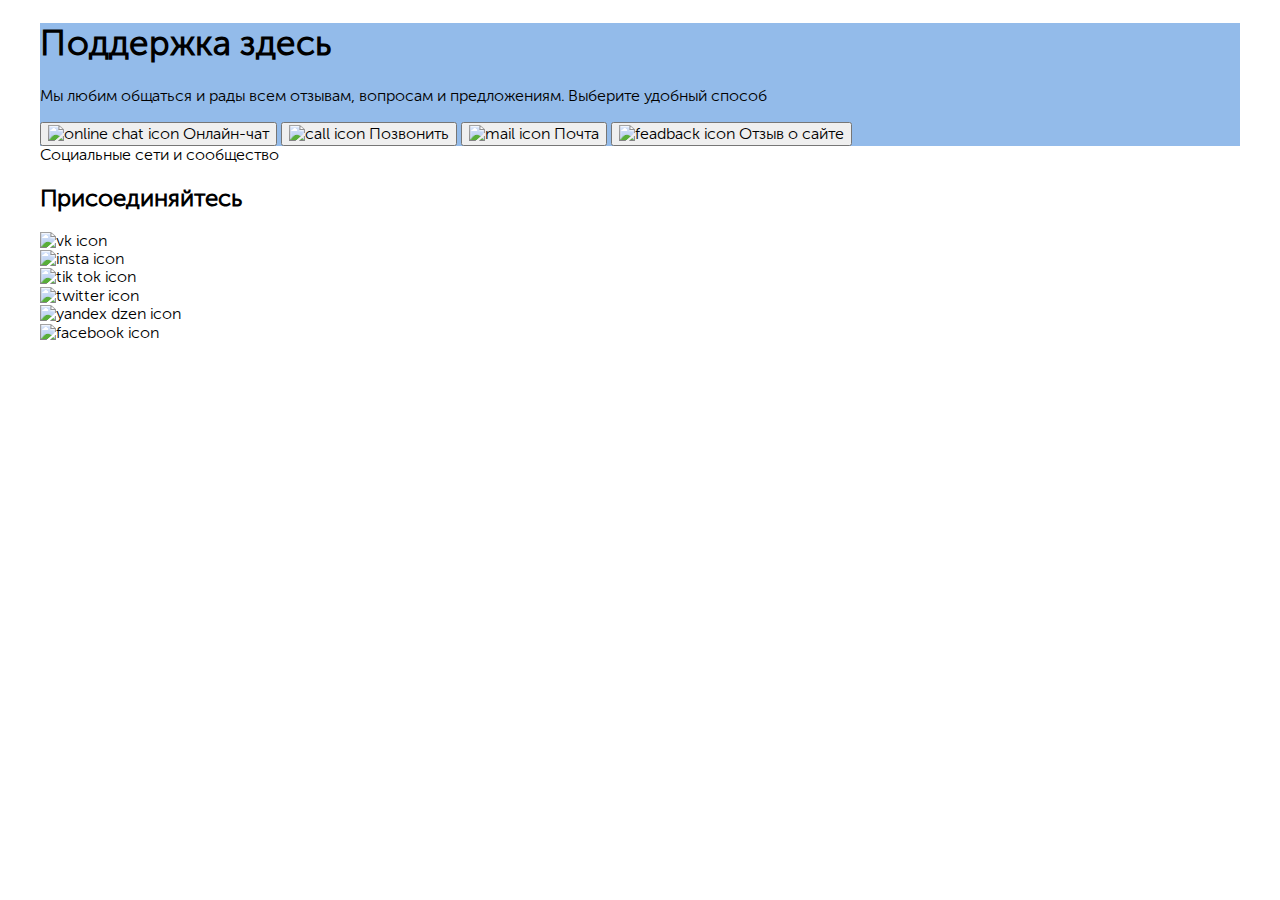
==== index.html @ 2761d92e "Create: added html and open fonts" ====
<!DOCTYPE html>
<html lang="en">
  <head>
    <meta charset="UTF-8" />
    <meta http-equiv="X-UA-Compatible" content="IE=edge" />
    <meta name="viewport" content="width=device-width, initial-scale=1.0" />
    <link rel="stylesheet" href="css/normalize.css" />
    <link rel="stylesheet" href="css/style.css" />
    <title>Test job</title>
  </head>
  <body>
    <main class="support">
      <div class="container">
        <article class="support-banner">
          <h1 class="support-banner__title">Поддержка здесь</h1>
          <p class="support-banner__info">
            Мы любим общаться и рады всем отзывам, вопросам и предложениям.
            Выберите удобный способ
          </p>
          <button class="support-banner__button">
            <img src="" alt="online chat icon" />
            <span class="support-banner__button__text">Онлайн-чат</span>
          </button>
          <button class="support-banner__button">
            <img src="" alt="call icon" />
            <span class="support-banner__button__text">Позвонить</span>
          </button>
          <button class="support-banner__button">
            <img src="" alt="mail icon" />
            <span class="support-banner__button__text">Почта</span>
          </button>
          <button class="support-banner__button">
            <img src="" alt="feadback icon" />
            <span class="support-banner__button__text">Отзыв о сайте</span>
          </button>
        </article>
        <!-- /.support-banner -->
        <article class="support-social">
          <div class="conteiner">
            <div class="support-social__wrapper">
              <span class="support-social__net"
                >Социальные сети и сообщество</span
              >
              <h2 class="support-social__join">Присоединяйтесь</h2>
              <div class="support-social__icon">
                <img src="" alt="vk icon" />
              </div>
              <div class="support-social__icon">
                <img src="" alt="insta icon" />
              </div>
              <div class="support-social__icon">
                <img src="" alt="tik tok icon" />
              </div>
              <div class="support-social__icon">
                <img src="" alt="twitter icon" />
              </div>
              <div class="support-social__icon">
                <img src="" alt="yandex dzen icon" />
              </div>
              <div class="support-social__icon">
                <img src="" alt="facebook icon" />
              </div>
            </div>
          </div>
          <!-- /.conteiner -->
        </article>
        <!-- /.support-social -->
      </div>
      <!-- /.container -->
    </main>
    <!-- /.support -->
  </body>
</html>
---- css/style.css ----
* {
  box-sizing: border-box;
}

body {
  background-color: #ffffff;
  font-family: 'Museo Sans Cyrl', sans-serif;
}

a, button {
  cursor: pointer;
}

.container {
  width: calc( 100% - 80px);
  margin: auto;
}

@font-face {
  font-family: 'Museo Sans Cyrl';
  src: url("../fonts/MuseoSansCyrl-300.eot");
  src: url("../fonts/MuseoSansCyrl-300.woff2") format("woff2"), url("../fonts/MuseoSansCyrl-300.woff") format("woff");
  font-weight: 300;
  font-style: normal;
}

.support-banner {
  background-color: #93BBEA;
}

.support-banner__title {
  font-style: normal;
  font-weight: 600;
  font-size: 35px;
}
/*# sourceMappingURL=style.css.map */
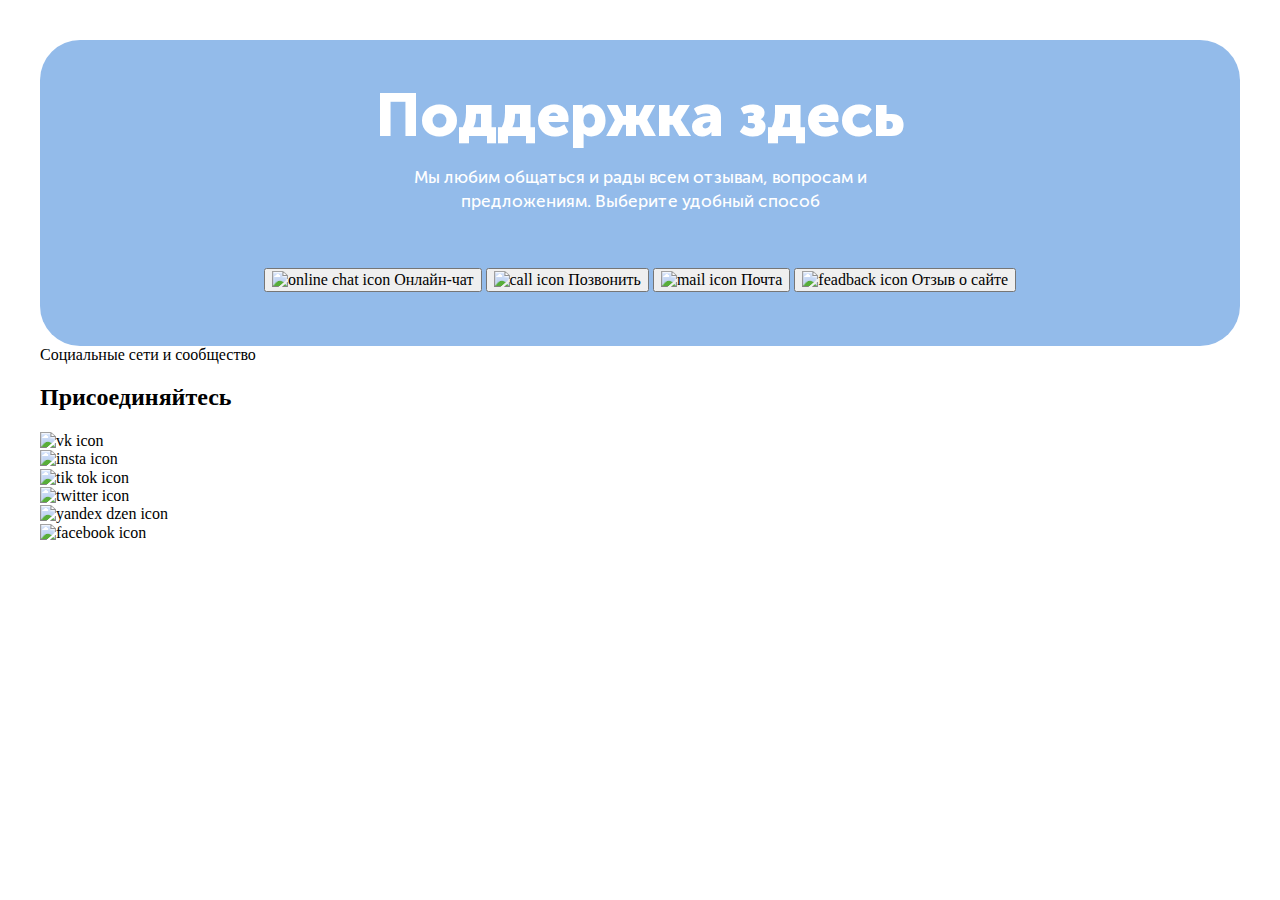
==== commit b040c45a: "Fix: check fonts" ====
--- a/index.html
+++ b/index.html
@@ -17,22 +17,24 @@
             Мы любим общаться и рады всем отзывам, вопросам и предложениям.
             Выберите удобный способ
           </p>
-          <button class="support-banner__button">
-            <img src="" alt="online chat icon" />
-            <span class="support-banner__button__text">Онлайн-чат</span>
-          </button>
-          <button class="support-banner__button">
-            <img src="" alt="call icon" />
-            <span class="support-banner__button__text">Позвонить</span>
-          </button>
-          <button class="support-banner__button">
-            <img src="" alt="mail icon" />
-            <span class="support-banner__button__text">Почта</span>
-          </button>
-          <button class="support-banner__button">
-            <img src="" alt="feadback icon" />
-            <span class="support-banner__button__text">Отзыв о сайте</span>
-          </button>
+          <div class="support-banner__wrapper">
+            <button class="support-banner__button">
+              <img src="" alt="online chat icon" />
+              <span class="support-banner__button__text">Онлайн-чат</span>
+            </button>
+            <button class="support-banner__button">
+              <img src="" alt="call icon" />
+              <span class="support-banner__button__text">Позвонить</span>
+            </button>
+            <button class="support-banner__button">
+              <img src="" alt="mail icon" />
+              <span class="support-banner__button__text">Почта</span>
+            </button>
+            <button class="support-banner__button">
+              <img src="" alt="feadback icon" />
+              <span class="support-banner__button__text">Отзыв о сайте</span>
+            </button>
+          </div>
         </article>
         <!-- /.support-banner -->
         <article class="support-social">
--- a/css/style.css
+++ b/css/style.css
@@ -4,7 +4,6 @@
 
 body {
   background-color: #ffffff;
-  font-family: 'Museo Sans Cyrl', sans-serif;
 }
 
 a, button {
@@ -13,24 +12,63 @@
 
 .container {
   width: calc( 100% - 80px);
-  margin: auto;
+  margin: 40px auto 0;
 }
 
 @font-face {
-  font-family: 'Museo Sans Cyrl';
-  src: url("../fonts/MuseoSansCyrl-300.eot");
-  src: url("../fonts/MuseoSansCyrl-300.woff2") format("woff2"), url("../fonts/MuseoSansCyrl-300.woff") format("woff");
-  font-weight: 300;
+  font-family: 'Museo Sans Cyrl 500';
+  src: url("../fonts/MuseoSansCyrl-500.eot");
+  src: url("../fonts/MuseoSansCyrl-500.woff2") format("woff2"), url("../fonts/MuseoSansCyrl-500.woff") format("woff");
+  font-weight: 500;
+  font-style: normal;
+}
+
+@font-face {
+  font-family: 'Museo Sans Cyrl 700';
+  src: url("../fonts/MuseoSansCyrl-700.eot");
+  src: url("../fonts/MuseoSansCyrl-700.woff2") format("woff2"), url("../fonts/MuseoSansCyrl-700.woff") format("woff");
+  font-weight: 700;
+  font-style: normal;
+}
+
+@font-face {
+  font-family: 'Museo Sans Cyrl 900';
+  src: url("../fonts/MuseoSansCyrl-900.eot");
+  src: url("../fonts/MuseoSansCyrl-900.woff2") format("woff2"), url("../fonts/MuseoSansCyrl-900.woff") format("woff");
+  font-weight: 900;
   font-style: normal;
 }
 
 .support-banner {
+  display: flex;
+  flex-direction: column;
+  justify-content: space-between;
+  align-items: center;
+  padding-top: 40px;
+  padding-bottom: 54px;
+  min-height: 306px;
+  border-radius: 40px;
   background-color: #93BBEA;
+  color: #FFFFFF;
 }
 
 .support-banner__title {
+  margin: 0;
+  font-family: 'Museo Sans Cyrl 900', sans-serif;
+  font-weight: 700;
+  font-size: 60px;
+  line-height: 120%;
+}
+
+.support-banner__info {
+  max-width: 535px;
+  text-align: center;
+  margin: 0;
+  margin-bottom: 40px;
+  font-family: 'Museo Sans Cyrl 500', sans-serif;
   font-style: normal;
-  font-weight: 600;
-  font-size: 35px;
+  font-weight: 400;
+  font-size: 17px;
+  line-height: 140%;
 }
 /*# sourceMappingURL=style.css.map */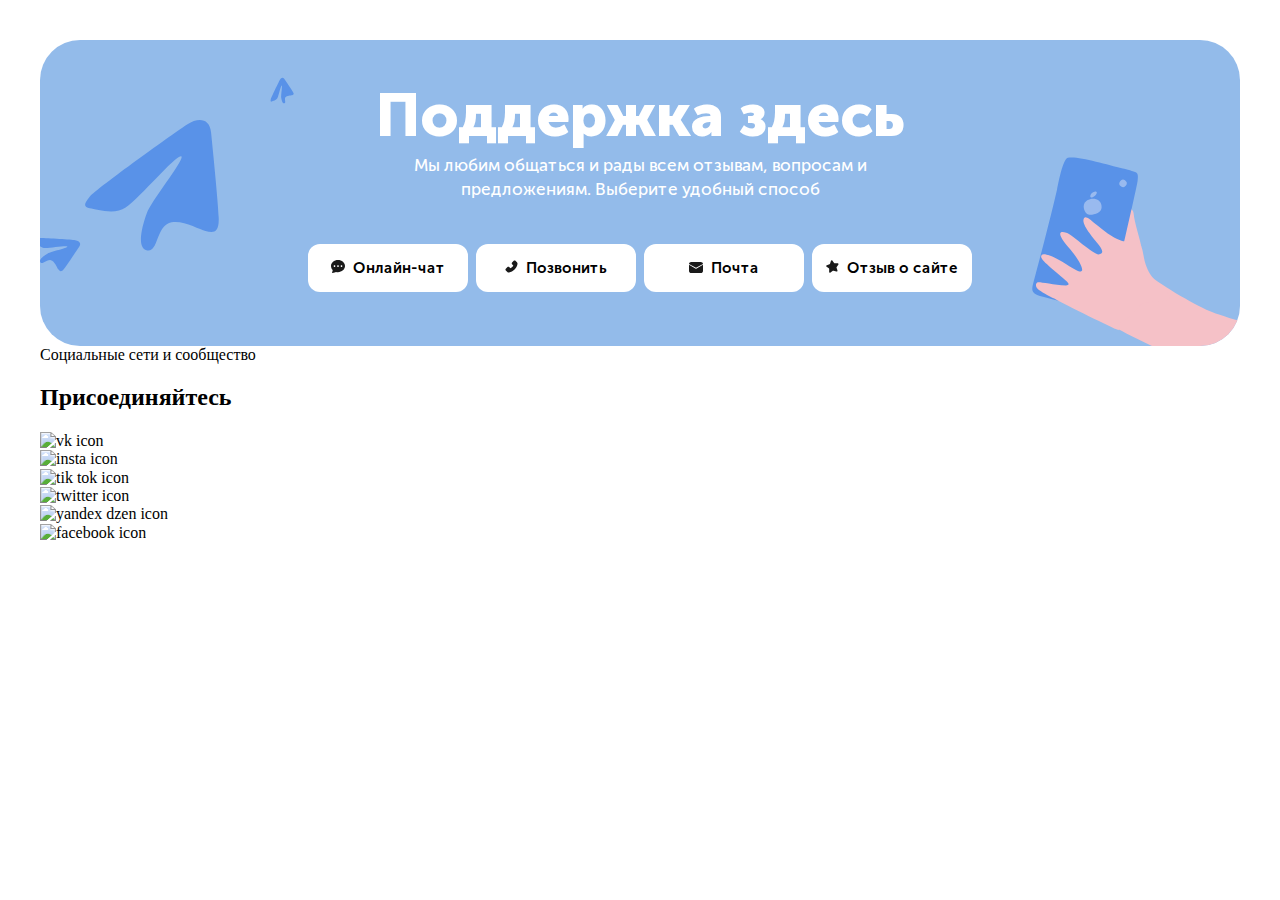
==== commit 9211a11e: "Create: added styles for banner" ====
--- a/index.html
+++ b/index.html
@@ -19,21 +19,72 @@
           </p>
           <div class="support-banner__wrapper">
             <button class="support-banner__button">
-              <img src="" alt="online chat icon" />
-              <span class="support-banner__button__text">Онлайн-чат</span>
+              <img
+                class="support-banner__button_img"
+                src="images/online-chat-icon.svg"
+                alt="online chat icon"
+              />
+              <span>Онлайн-чат</span>
             </button>
             <button class="support-banner__button">
-              <img src="" alt="call icon" />
-              <span class="support-banner__button__text">Позвонить</span>
+              <img
+                class="support-banner__button_img"
+                src="images/call-icon.svg"
+                alt="call icon"
+              />
+              <span>Позвонить</span>
             </button>
             <button class="support-banner__button">
-              <img src="" alt="mail icon" />
-              <span class="support-banner__button__text">Почта</span>
+              <img
+                class="support-banner__button_img"
+                src="images/mail-icon.svg"
+                alt="mail icon"
+              />
+              <span>Почта</span>
             </button>
             <button class="support-banner__button">
-              <img src="" alt="feadback icon" />
-              <span class="support-banner__button__text">Отзыв о сайте</span>
+              <img
+                class="support-banner__button_img"
+                src="images/feedback-icon.svg"
+                alt="feedback icon"
+              />
+              <span>Отзыв о сайте</span>
             </button>
+            <img
+              src="images/mail-left.svg"
+              alt="mail left"
+              class="support-banner__design support-banner_mailleft"
+            />
+            <img
+              src="images/mail-middle.svg"
+              alt="mail middle"
+              class="support-banner__design support-banner_mailmiddle"
+            />
+            <img
+              src="images/mail-right.svg"
+              alt="mail right"
+              class="support-banner__design support-banner_mailright"
+            />
+            <img
+              class="support-banner__design support-banner_phone"
+              src="images/phone.svg"
+              alt="design phone"
+            />
+            <img
+              class="support-banner__design support-banner_finger"
+              src="images/finger.svg"
+              alt="design finger"
+            />
+            <img
+              class="support-banner__design support-banner_palm"
+              src="images/palm.svg"
+              alt="design palm"
+            />
+            <img
+              class="support-banner__design support-banner_hand"
+              src="images/hand.svg"
+              alt="design hand"
+            />
           </div>
         </article>
         <!-- /.support-banner -->
--- a/css/style.css
+++ b/css/style.css
@@ -8,6 +8,8 @@
 
 a, button {
   cursor: pointer;
+  outline: none;
+  border: none;
 }
 
 .container {
@@ -40,6 +42,7 @@
 }
 
 .support-banner {
+  position: relative;
   display: flex;
   flex-direction: column;
   justify-content: space-between;
@@ -48,6 +51,7 @@
   padding-bottom: 54px;
   min-height: 306px;
   border-radius: 40px;
+  overflow: hidden;
   background-color: #93BBEA;
   color: #FFFFFF;
 }
@@ -71,4 +75,70 @@
   font-size: 17px;
   line-height: 140%;
 }
+
+.support-banner__wrapper {
+  display: flex;
+  justify-content: space-between;
+  width: 664px;
+}
+
+.support-banner__button {
+  background-color: #FFFFFF;
+  border-radius: 12px;
+  padding-top: 15px;
+  padding-bottom: 15px;
+  width: 160px;
+  font-family: 'Museo Sans Cyrl 700', sans-serif;
+  font-weight: 600;
+  font-size: 15px;
+  line-height: 120%;
+}
+
+.support-banner__button_img {
+  margin-right: 4px;
+  max-width: 14px;
+  max-height: 13px;
+}
+
+.support-banner__design {
+  position: absolute;
+}
+
+.support-banner_mailleft {
+  left: -1px;
+  bottom: 74px;
+}
+
+.support-banner_mailmiddle {
+  left: 45px;
+  bottom: 95px;
+}
+
+.support-banner_mailright {
+  top: 37px;
+  left: 230px;
+}
+
+.support-banner_phone {
+  right: 52px;
+  bottom: 8px;
+  z-index: 2;
+}
+
+.support-banner_finger {
+  right: 98px;
+  bottom: 98px;
+  z-index: 1;
+}
+
+.support-banner_palm {
+  right: 70px;
+  bottom: 15px;
+  z-index: 3;
+}
+
+.support-banner_hand {
+  right: -6px;
+  bottom: 0;
+}
 /*# sourceMappingURL=style.css.map */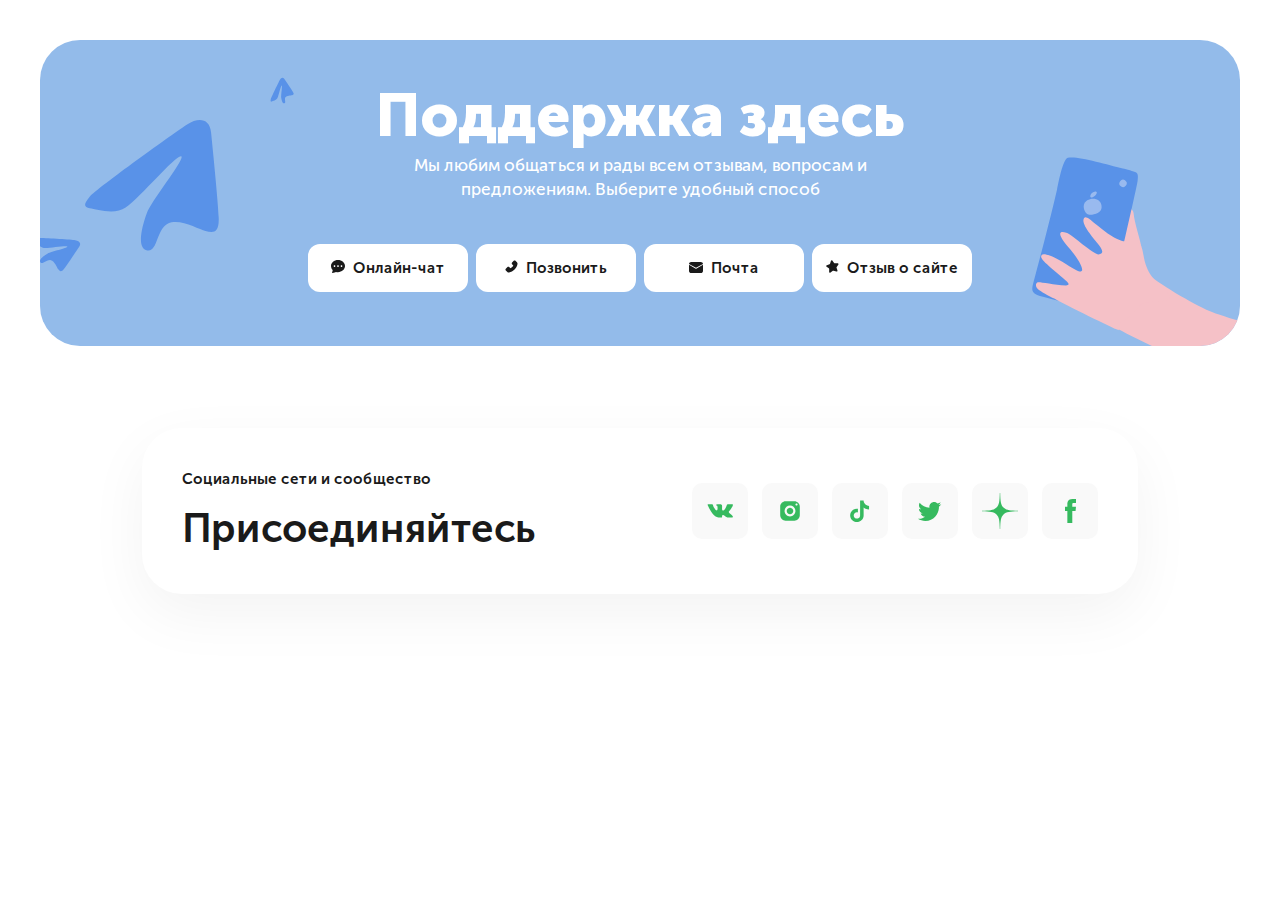
==== commit 2f2f7bc0: "Create: styles for social" ====
--- a/index.html
+++ b/index.html
@@ -86,40 +86,46 @@
               alt="design hand"
             />
           </div>
+          </div>
+      <!-- /.container -->
         </article>
         <!-- /.support-banner -->
+
         <article class="support-social">
-          <div class="conteiner">
+          <div class="subcontainer">
             <div class="support-social__wrapper">
-              <span class="support-social__net"
+             <div class="support-social__title">
+                <span class="support-social__net"
                 >Социальные сети и сообщество</span
               >
               <h2 class="support-social__join">Присоединяйтесь</h2>
-              <div class="support-social__icon">
-                <img src="" alt="vk icon" />
+             </div>
+             <div class="support-social__icon">
+                <div class="support-social__icon__item">
+                <img src="images/vk-icon.svg" alt="vk icon" />
               </div>
-              <div class="support-social__icon">
-                <img src="" alt="insta icon" />
+              <div class="support-social__icon__item">
+                <img src="images/insta-icon.svg" alt="insta icon" />
               </div>
-              <div class="support-social__icon">
-                <img src="" alt="tik tok icon" />
+              <div class="support-social__icon__item">
+                <img src="images/tiktok-icon.svg" alt="tik tok icon" />
               </div>
-              <div class="support-social__icon">
-                <img src="" alt="twitter icon" />
+              <div class="support-social__icon__item">
+                <img src="images/twitter-icon.svg" alt="twitter icon" />
               </div>
-              <div class="support-social__icon">
-                <img src="" alt="yandex dzen icon" />
+              <div class="support-social__icon__item">
+                <img src="images/dzen-icon.svg" alt="yandex dzen icon" />
               </div>
-              <div class="support-social__icon">
-                <img src="" alt="facebook icon" />
+              <div class="support-social__icon__item">
+                <img src="images/facebook-icon.svg" alt="facebook icon" />
               </div>
+             </div>
             </div>
           </div>
-          <!-- /.conteiner -->
+          <!-- /.subconteiner -->
         </article>
         <!-- /.support-social -->
-      </div>
-      <!-- /.container -->
+      
     </main>
     <!-- /.support -->
   </body>
--- a/css/style.css
+++ b/css/style.css
@@ -4,6 +4,7 @@
 
 body {
   background-color: #ffffff;
+  color: #1A1A1A;
 }
 
 a, button {
@@ -15,6 +16,11 @@
 .container {
   width: calc( 100% - 80px);
   margin: 40px auto 0;
+}
+
+.subcontainer {
+  width: calc( 100% - 284px);
+  margin: auto;
 }
 
 @font-face {
@@ -92,6 +98,7 @@
   font-weight: 600;
   font-size: 15px;
   line-height: 120%;
+  color: #1A1A1A;
 }
 
 .support-banner__button_img {
@@ -141,4 +148,48 @@
   right: -6px;
   bottom: 0;
 }
+
+.support-social__wrapper {
+  display: flex;
+  justify-content: space-between;
+  align-items: center;
+  padding: 42px 40px;
+  min-height: 166px;
+  box-shadow: 0px 20px 60px rgba(26, 26, 26, 0.05);
+  border-radius: 40px;
+  margin-top: 82px;
+}
+
+.support-social__net {
+  font-family: 'Museo Sans Cyrl 700', sans-serif;
+  font-weight: 600;
+  font-size: 15px;
+  line-height: 120%;
+}
+
+.support-social__join {
+  margin-top: 16px;
+  margin-bottom: 0;
+  font-family: 'Museo Sans Cyrl 700', sans-serif;
+  font-weight: 600;
+  font-size: 40px;
+  line-height: 120%;
+}
+
+.support-social__icon {
+  display: flex;
+  justify-content: space-between;
+  align-items: center;
+  width: 406px;
+}
+
+.support-social__icon__item {
+  display: flex;
+  align-items: center;
+  justify-content: center;
+  width: 56px;
+  height: 56px;
+  background-color: #F9F9F9;
+  border-radius: 10px;
+}
 /*# sourceMappingURL=style.css.map */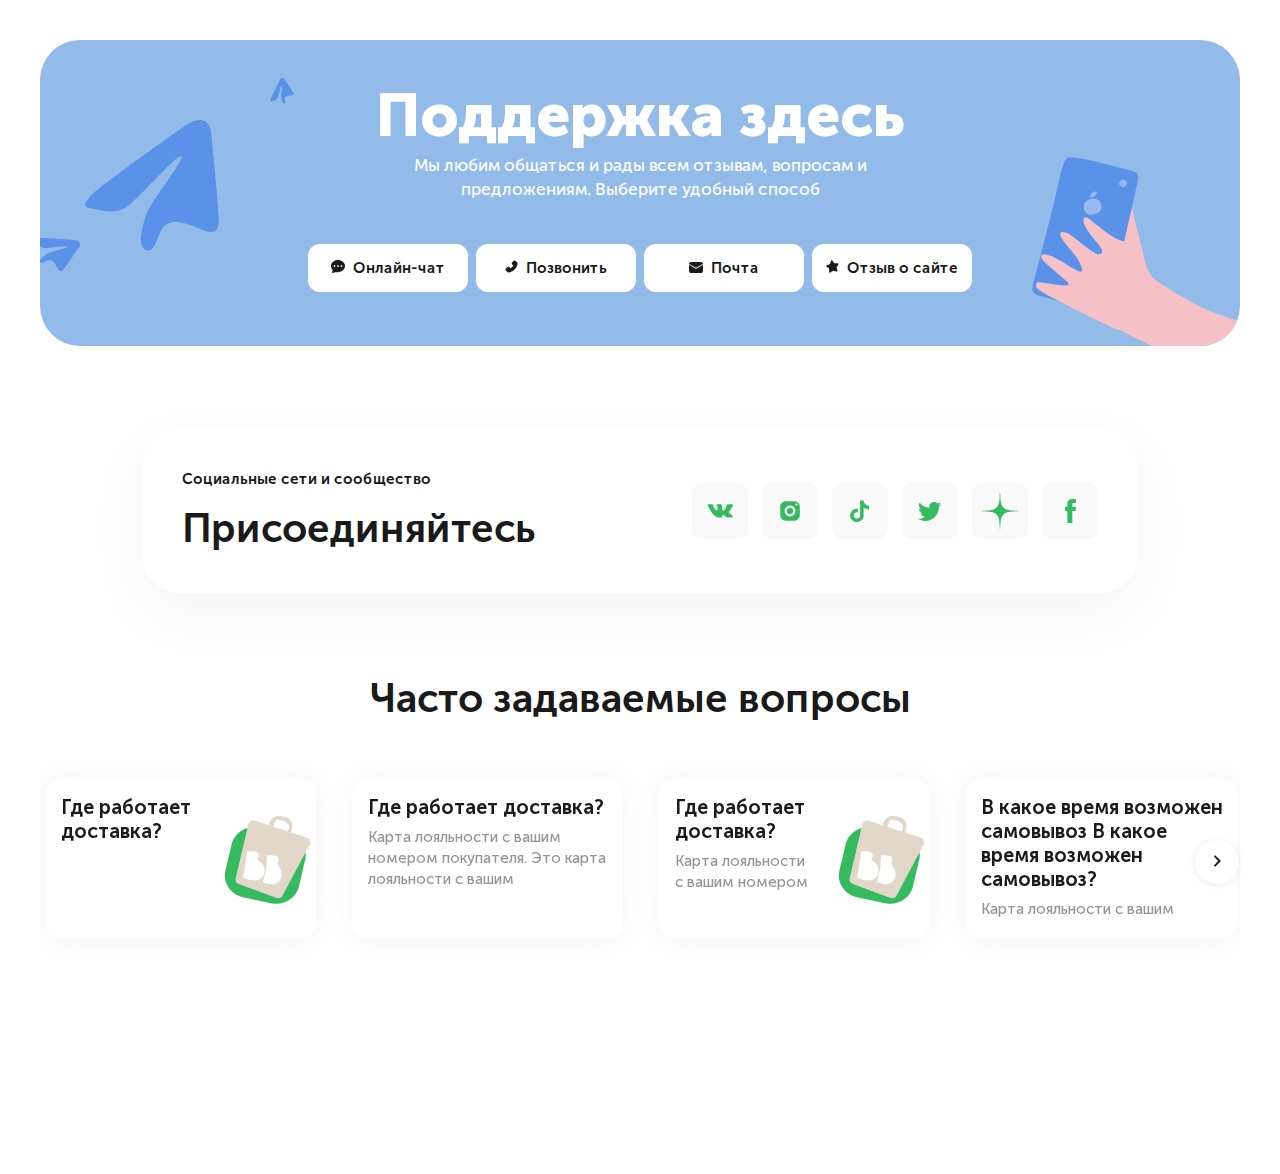
==== commit 1cf65e94: "Create: slider for question" ====
--- a/index.html
+++ b/index.html
@@ -5,7 +5,12 @@
     <meta http-equiv="X-UA-Compatible" content="IE=edge" />
     <meta name="viewport" content="width=device-width, initial-scale=1.0" />
     <link rel="stylesheet" href="css/normalize.css" />
+    <link rel="stylesheet" href="css/owl.carousel.min.css">
     <link rel="stylesheet" href="css/style.css" />
+    
+    <script src="js/jquery-3.6.0.min.js" defer></script>
+    <script src="js/owl.carousel.min.js" defer></script>
+    <script src="js/main.js" defer></script>
     <title>Test job</title>
   </head>
   <body>
@@ -128,5 +133,51 @@
       
     </main>
     <!-- /.support -->
+    <section class="question">
+      <div class="container">
+        <h2 class="question__title">Часто задаваемые вопросы</h2>
+        <div class="owl-carousel owl-theme question-slider">
+        <div class="carousel-item question-slider__card">
+       
+           <div class="question-slider__card__text">
+          <h3 class="question-slider__card__title">Где работает доставка?</h3>
+           </div>
+          <img src="images/slider-img.jpg" alt="slider icon" class="question-slider__card__img">  
+    
+        </div>
+        <div class="carousel-item question-slider__card">
+       
+         <div class="question-slider__card__text">
+            <h3 class="question-slider__card__title">Где работает доставка?</h3>
+          <p class="question-slider__card__info">Карта лояльности с вашим номером покупателя. Это карта лояльности с вашим </p> 
+        
+         </div>
+        </div>
+        <div class="carousel-item question-slider__card">
+          
+            <div class="question-slider__card__text">
+              <h3 class="question-slider__card__title">Где работает доставка?</h3>
+          <p class="question-slider__card__info">Карта лояльности с вашим номером </p>
+            </div>
+          <img src="images/slider-img.jpg" alt="slider icon" class="question-slider__card__img">  
+         
+        </div>
+        <div class="carousel-item question-slider__card">
+        
+            <div class="question-slider__card__text">
+              <h3 class="question-slider__card__title">В какое время возможен самовывоз В какое <br>  время возможен самовывоз?</h3>
+          <p class="question-slider__card__info">Карта лояльности с вашим </p> 
+            </div>
+      
+        </div>
+
+        
+
+      </div>
+      <div class="question-slider-navigation"></div>
+      </div>
+      <!-- /.container -->
+    </section>
+    <!-- /.question -->
   </body>
 </html>
--- a/css/style.css
+++ b/css/style.css
@@ -14,13 +14,36 @@
 }
 
 .container {
-  width: calc( 100% - 80px);
+  width: calc( 100% - 60px);
   margin: 40px auto 0;
+  padding-left: 10px;
+  padding-right: 10px;
 }
 
 .subcontainer {
   width: calc( 100% - 284px);
   margin: auto;
+}
+
+.owl-item {
+  margin-left: 1px;
+}
+
+.owl-prev {
+  display: none;
+}
+
+.owl-next {
+  position: absolute;
+  bottom: 70px;
+  right: 1px;
+  width: 44px;
+  height: 44px;
+  background: #FFFFFF;
+  box-shadow: 0px 1px 7px rgba(0, 0, 0, 0.09);
+  border-radius: 50%;
+  z-index: 99;
+  cursor: pointer;
 }
 
 @font-face {
@@ -158,6 +181,7 @@
   box-shadow: 0px 20px 60px rgba(26, 26, 26, 0.05);
   border-radius: 40px;
   margin-top: 82px;
+  background-color: #FFFFFF;
 }
 
 .support-social__net {
@@ -181,6 +205,7 @@
   justify-content: space-between;
   align-items: center;
   width: 406px;
+  cursor: pointer;
 }
 
 .support-social__icon__item {
@@ -192,4 +217,66 @@
   background-color: #F9F9F9;
   border-radius: 10px;
 }
+
+.question {
+  text-align: center;
+}
+
+.question__title {
+  margin-top: 80px;
+  margin-bottom: 32px;
+  font-family: 'Museo Sans Cyrl 700', sans-serif;
+  font-weight: 600;
+  font-size: 40px;
+  line-height: 120%;
+}
+
+.question-slider {
+  max-height: 200px;
+}
+
+.question-slider__card {
+  display: flex;
+  width: 96%;
+  height: 160px;
+  padding-left: 16px;
+  margin-top: 25px;
+  margin-bottom: 25px;
+  background: #FFFFFF;
+  box-shadow: 0px 0px 30px rgba(0, 0, 0, 0.05);
+  border-radius: 16px;
+  overflow: hidden;
+}
+
+.question-slider__card__img {
+  width: 104px !important;
+}
+
+.question-slider__card__text {
+  margin-right: 12px;
+  text-align: left;
+}
+
+.question-slider__card__title {
+  margin-top: 16px;
+  margin-bottom: 0;
+  font-family: 'Museo Sans Cyrl 700', sans-serif;
+  font-weight: 600;
+  font-size: 20px;
+  line-height: 120%;
+}
+
+.question-slider__card__info {
+  margin-top: 8px;
+  margin-bottom: 0;
+  color: #949494;
+  font-family: 'Museo Sans Cyrl 500', sans-serif;
+  font-weight: 400;
+  font-size: 15px;
+  line-height: 140%;
+}
+
+.question-slider-navigation {
+  position: relative;
+}
 /*# sourceMappingURL=style.css.map */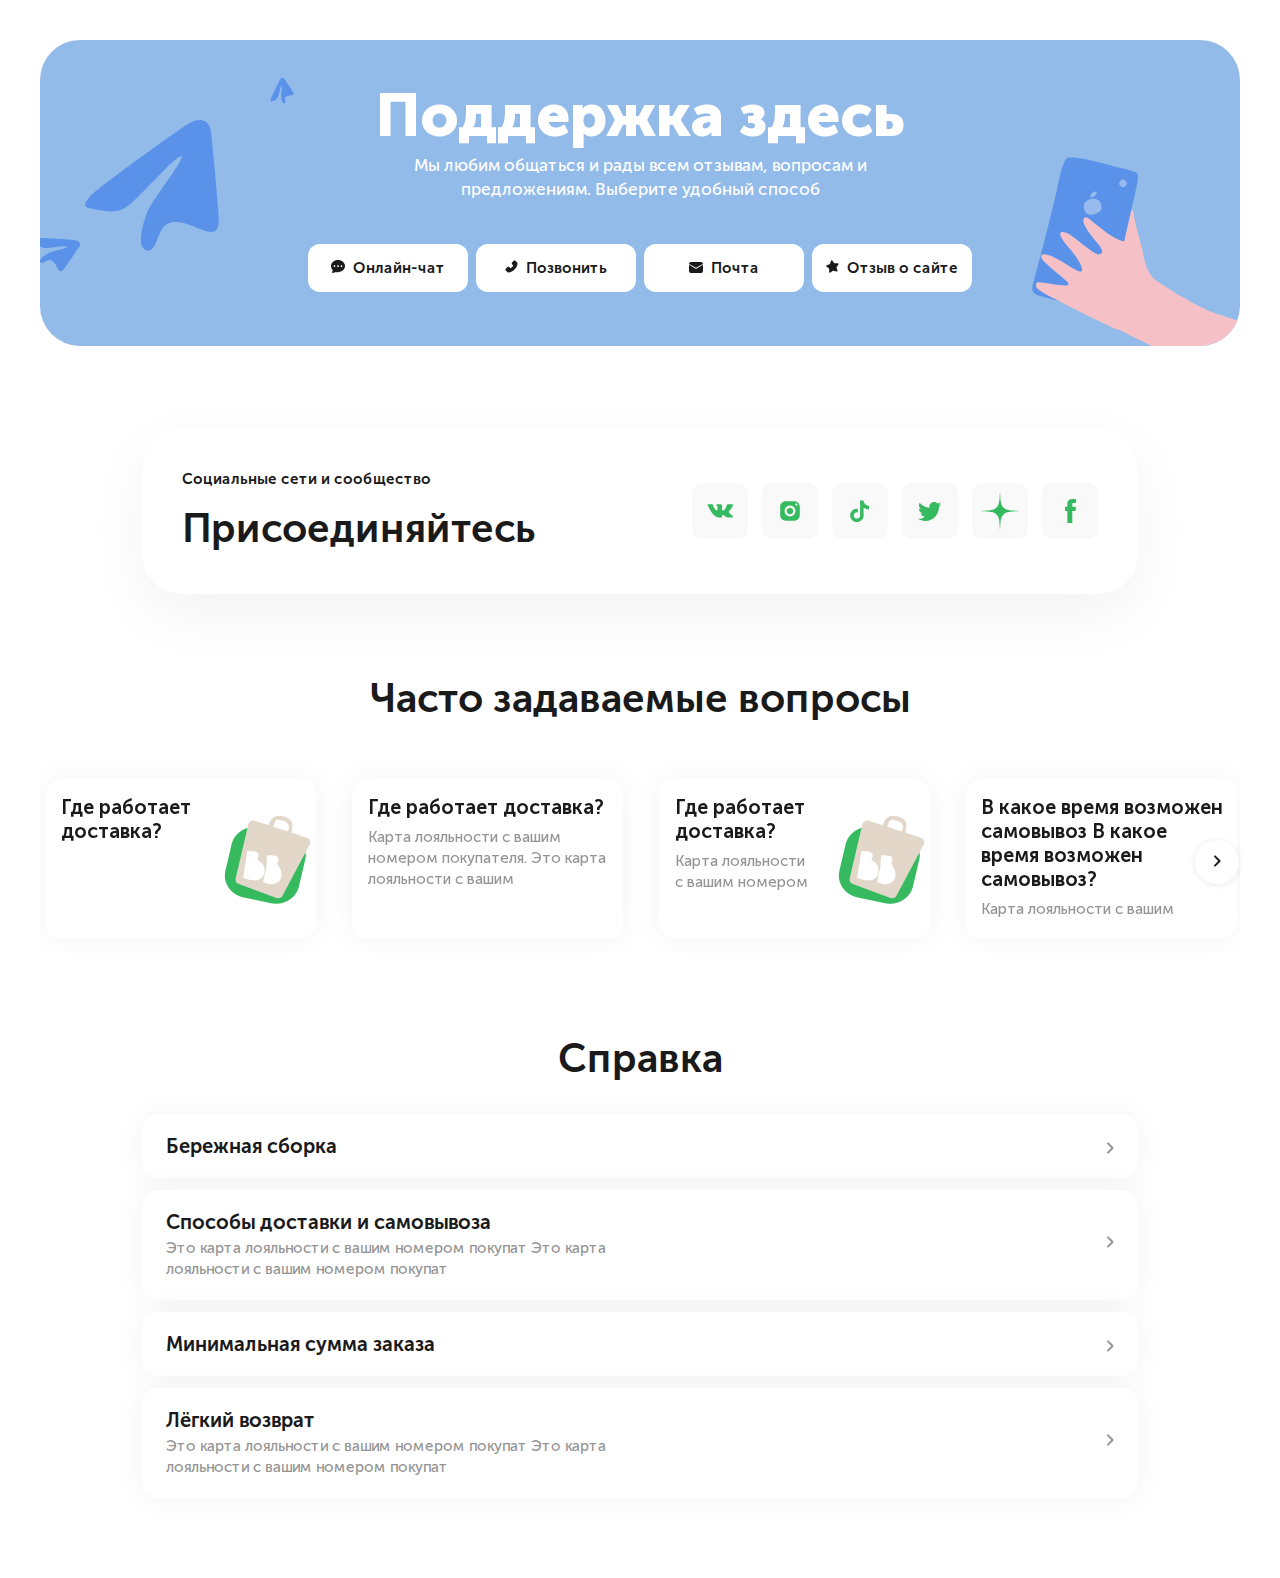
==== commit 42193d0c: "Create: added section reference" ====
--- a/index.html
+++ b/index.html
@@ -179,5 +179,30 @@
       <!-- /.container -->
     </section>
     <!-- /.question -->
+    <section class="reference">
+      <div class="subcontainer">
+        <h3 class="reference__title">Справка</h3>
+        <div class="reference__board">
+          <h4 class="reference__board__title">Бережная сборка</h4>
+          
+        </div>
+        <div class="reference__board">
+          <h4 class="reference__board__title">Способы доставки и самовывоза</h4>
+          <p class="reference__board__info">Это карта лояльности с вашим номером покупат Это карта лояльности с вашим номером покупат</p>
+        
+        </div>
+        <div class="reference__board">
+          <h4 class="reference__board__title">Минимальная сумма заказа</h4>
+         
+        </div>
+        <div class="reference__board">
+          <h4 class="reference__board__title">Лёгкий возврат</h4>
+          <p class="reference__board__info">Это карта лояльности с вашим номером покупат Это карта лояльности с вашим номером покупат</p>
+         
+        </div>
+      </div>
+      <!-- /.subcontainer -->
+    </section>
+    <!-- /.reference -->
   </body>
 </html>
--- a/css/style.css
+++ b/css/style.css
@@ -22,7 +22,7 @@
 
 .subcontainer {
   width: calc( 100% - 284px);
-  margin: auto;
+  margin: 0 auto 80px;
 }
 
 .owl-item {
@@ -46,6 +46,10 @@
   cursor: pointer;
 }
 
+.owl-stage-outer {
+  height: 200px;
+}
+
 @font-face {
   font-family: 'Museo Sans Cyrl 500';
   src: url("../fonts/MuseoSansCyrl-500.eot");
@@ -279,4 +283,54 @@
 .question-slider-navigation {
   position: relative;
 }
+
+.reference {
+  text-align: center;
+}
+
+.reference__title {
+  margin-top: 80px;
+  margin-bottom: 32px;
+  font-family: 'Museo Sans Cyrl 700', sans-serif;
+  font-weight: 600;
+  font-size: 40px;
+  line-height: 120%;
+}
+
+.reference__board {
+  position: relative;
+  margin-bottom: 12px;
+  min-height: 64px;
+  padding: 20px 24px;
+  text-align: left;
+  background: #FFFFFF;
+  box-shadow: 0px 0px 30px rgba(0, 0, 0, 0.05);
+  border-radius: 16px;
+}
+
+.reference__board__title {
+  margin: 0;
+  font-family: 'Museo Sans Cyrl 700', sans-serif;
+  font-weight: 600;
+  font-size: 20px;
+  line-height: 120%;
+}
+
+.reference__board__info {
+  max-width: 50%;
+  margin: 0;
+  margin-top: 4px;
+  color: #949494;
+  font-family: 'Museo Sans Cyrl 500', sans-serif;
+  font-weight: 400;
+  font-size: 15px;
+  line-height: 140%;
+}
+
+.reference__board::after {
+  position: absolute;
+  content: url(../images/reference-arrow.svg);
+  right: 24px;
+  top: 40%;
+}
 /*# sourceMappingURL=style.css.map */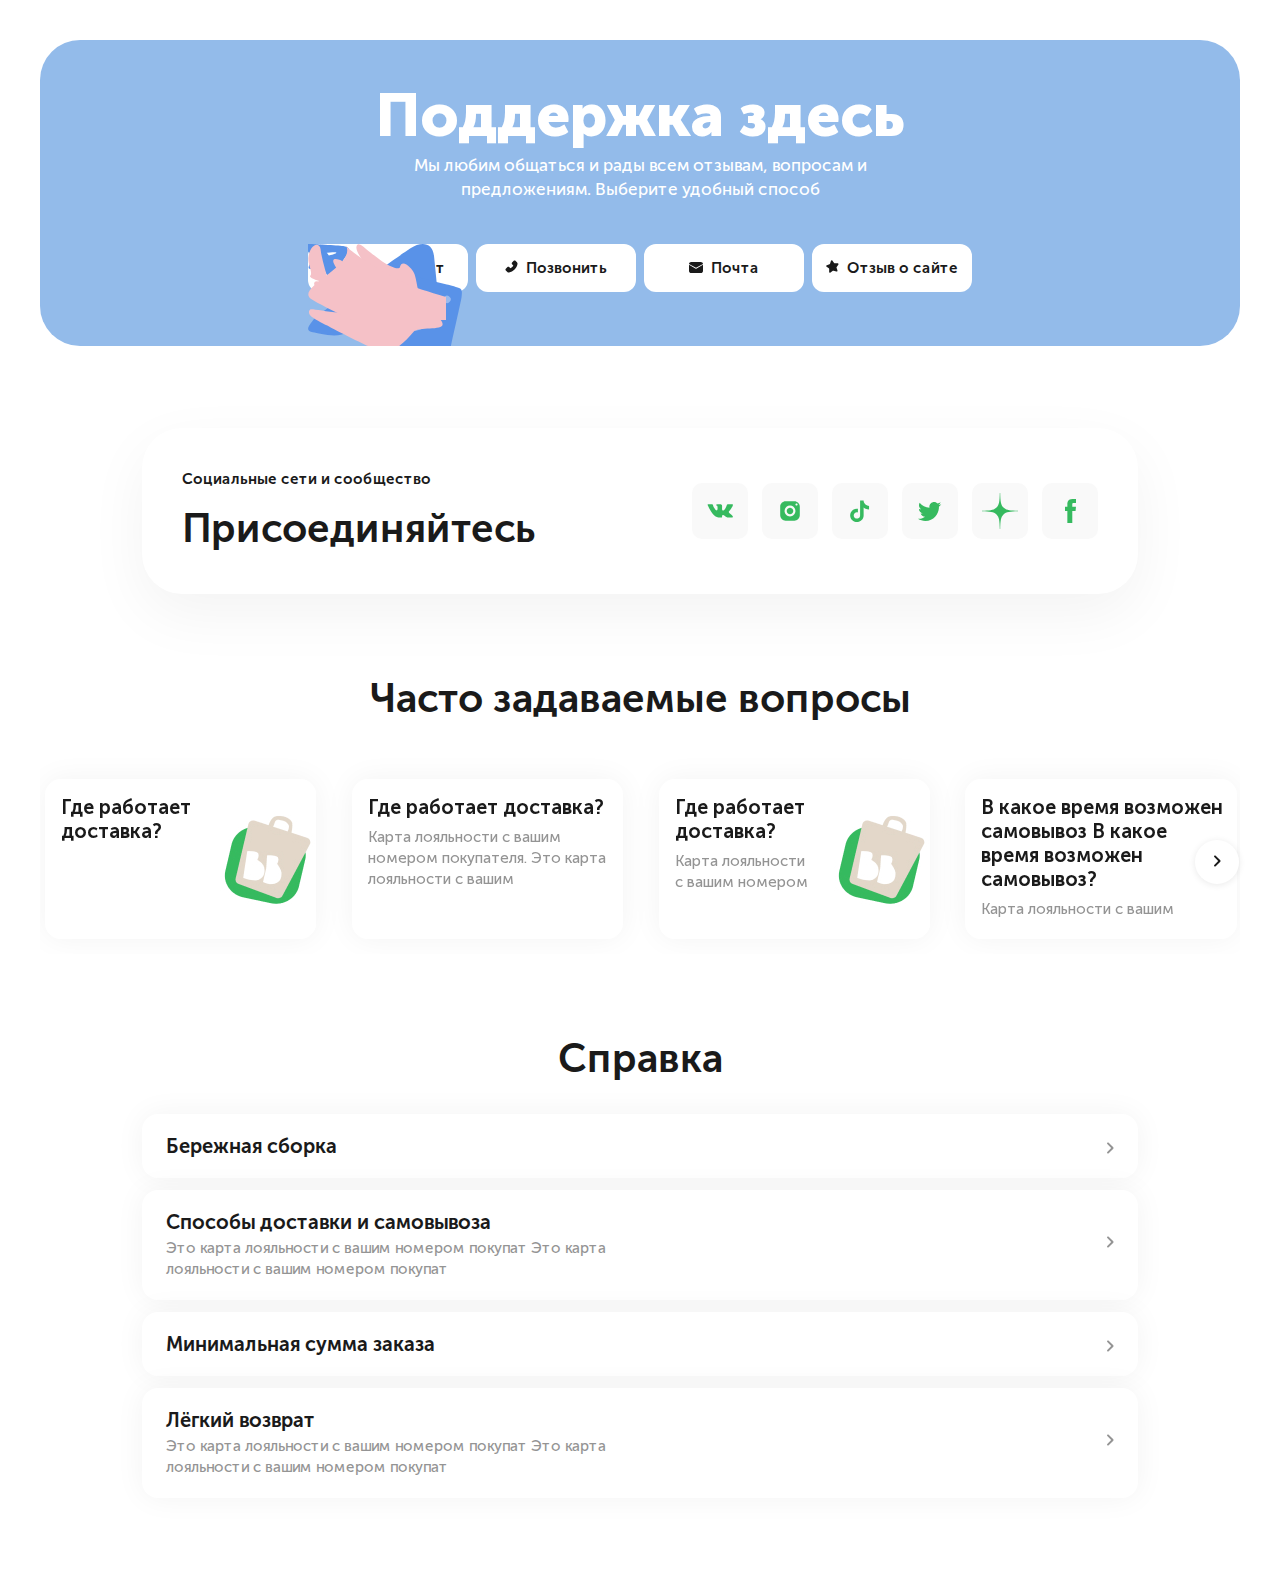
==== commit 59730f4e: "Fix: added hover and check bem" ====
--- a/index.html
+++ b/index.html
@@ -1,17 +1,17 @@
 <!DOCTYPE html>
-<html lang="en">
+<html lang="ru">
   <head>
     <meta charset="UTF-8" />
     <meta http-equiv="X-UA-Compatible" content="IE=edge" />
     <meta name="viewport" content="width=device-width, initial-scale=1.0" />
     <link rel="stylesheet" href="css/normalize.css" />
-    <link rel="stylesheet" href="css/owl.carousel.min.css">
+    <link rel="stylesheet" href="css/owl.carousel.min.css" />
     <link rel="stylesheet" href="css/style.css" />
-    
+
     <script src="js/jquery-3.6.0.min.js" defer></script>
     <script src="js/owl.carousel.min.js" defer></script>
     <script src="js/main.js" defer></script>
-    <title>Test job</title>
+    <title>Support</title>
   </head>
   <body>
     <main class="support">
@@ -23,33 +23,33 @@
             Выберите удобный способ
           </p>
           <div class="support-banner__wrapper">
-            <button class="support-banner__button">
-              <img
-                class="support-banner__button_img"
+            <button class="button support-banner__button">
+              <img
+                class="support-banner__button__img"
                 src="images/online-chat-icon.svg"
                 alt="online chat icon"
               />
               <span>Онлайн-чат</span>
             </button>
-            <button class="support-banner__button">
-              <img
-                class="support-banner__button_img"
+            <button class="button support-banner__button">
+              <img
+                class="support-banner__button__img"
                 src="images/call-icon.svg"
                 alt="call icon"
               />
               <span>Позвонить</span>
             </button>
-            <button class="support-banner__button">
-              <img
-                class="support-banner__button_img"
+            <button class="button support-banner__button">
+              <img
+                class="support-banner__button__img"
                 src="images/mail-icon.svg"
                 alt="mail icon"
               />
               <span>Почта</span>
             </button>
-            <button class="support-banner__button">
-              <img
-                class="support-banner__button_img"
+            <button class="button support-banner__button">
+              <img
+                class="support-banner__button__img"
                 src="images/feedback-icon.svg"
                 alt="feedback icon"
               />
@@ -58,147 +58,167 @@
             <img
               src="images/mail-left.svg"
               alt="mail left"
-              class="support-banner__design support-banner_mailleft"
+              class="support-banner__design support-banner__mailleft"
             />
             <img
               src="images/mail-middle.svg"
               alt="mail middle"
-              class="support-banner__design support-banner_mailmiddle"
+              class="support-banner__design support-banner__mailmiddle"
             />
             <img
               src="images/mail-right.svg"
               alt="mail right"
-              class="support-banner__design support-banner_mailright"
-            />
-            <img
-              class="support-banner__design support-banner_phone"
+              class="support-banner__design support-banner__mailright"
+            />
+            <img
+              class="support-banner__design support-banner__phone"
               src="images/phone.svg"
               alt="design phone"
             />
             <img
-              class="support-banner__design support-banner_finger"
+              class="support-banner__design support-banner__finger"
               src="images/finger.svg"
               alt="design finger"
             />
             <img
-              class="support-banner__design support-banner_palm"
+              class="support-banner__design support-banner__palm"
               src="images/palm.svg"
               alt="design palm"
             />
             <img
-              class="support-banner__design support-banner_hand"
+              class="support-banner__design support-banner__hand"
               src="images/hand.svg"
               alt="design hand"
             />
           </div>
-          </div>
-      <!-- /.container -->
         </article>
         <!-- /.support-banner -->
+      </div>
+      <!-- /.container -->
 
-        <article class="support-social">
-          <div class="subcontainer">
-            <div class="support-social__wrapper">
-             <div class="support-social__title">
-                <span class="support-social__net"
+      <article class="support-social">
+        <div class="subcontainer">
+          <div class="support-social__wrapper">
+            <div class="support-social__title">
+              <span class="support-social__net"
                 >Социальные сети и сообщество</span
               >
-              <h2 class="support-social__join">Присоединяйтесь</h2>
-             </div>
-             <div class="support-social__icon">
-                <div class="support-social__icon__item">
+              <h3 class="titles support-social__join">Присоединяйтесь</h3>
+            </div>
+            <div class="support-social__icon">
+              <div class="connect-icon support-social__icon__item">
                 <img src="images/vk-icon.svg" alt="vk icon" />
               </div>
-              <div class="support-social__icon__item">
+              <div class="connect-icon support-social__icon__item">
                 <img src="images/insta-icon.svg" alt="insta icon" />
               </div>
-              <div class="support-social__icon__item">
+              <div class="connect-icon support-social__icon__item">
                 <img src="images/tiktok-icon.svg" alt="tik tok icon" />
               </div>
-              <div class="support-social__icon__item">
+              <div class="connect-icon support-social__icon__item">
                 <img src="images/twitter-icon.svg" alt="twitter icon" />
               </div>
-              <div class="support-social__icon__item">
+              <div class="connect-icon support-social__icon__item">
                 <img src="images/dzen-icon.svg" alt="yandex dzen icon" />
               </div>
-              <div class="support-social__icon__item">
+              <div class="connect-icon support-social__icon__item">
                 <img src="images/facebook-icon.svg" alt="facebook icon" />
               </div>
-             </div>
-            </div>
-          </div>
-          <!-- /.subconteiner -->
-        </article>
-        <!-- /.support-social -->
-      
+            </div>
+          </div>
+        </div>
+        <!-- /.subconteiner -->
+      </article>
+      <!-- /.support-social -->
     </main>
     <!-- /.support -->
     <section class="question">
       <div class="container">
-        <h2 class="question__title">Часто задаваемые вопросы</h2>
+        <h6 class="titles question__title">Часто задаваемые вопросы</h6>
         <div class="owl-carousel owl-theme question-slider">
-        <div class="carousel-item question-slider__card">
-       
-           <div class="question-slider__card__text">
-          <h3 class="question-slider__card__title">Где работает доставка?</h3>
-           </div>
-          <img src="images/slider-img.jpg" alt="slider icon" class="question-slider__card__img">  
-    
-        </div>
-        <div class="carousel-item question-slider__card">
-       
-         <div class="question-slider__card__text">
-            <h3 class="question-slider__card__title">Где работает доставка?</h3>
-          <p class="question-slider__card__info">Карта лояльности с вашим номером покупателя. Это карта лояльности с вашим </p> 
-        
-         </div>
-        </div>
-        <div class="carousel-item question-slider__card">
-          
-            <div class="question-slider__card__text">
-              <h3 class="question-slider__card__title">Где работает доставка?</h3>
-          <p class="question-slider__card__info">Карта лояльности с вашим номером </p>
-            </div>
-          <img src="images/slider-img.jpg" alt="slider icon" class="question-slider__card__img">  
-         
-        </div>
-        <div class="carousel-item question-slider__card">
-        
-            <div class="question-slider__card__text">
-              <h3 class="question-slider__card__title">В какое время возможен самовывоз В какое <br>  время возможен самовывоз?</h3>
-          <p class="question-slider__card__info">Карта лояльности с вашим </p> 
-            </div>
-      
-        </div>
-
-        
-
-      </div>
-      <div class="question-slider-navigation"></div>
+          <div class="carousel-item question-slider__card">
+            <div class="question-slider__card__text">
+              <h6 class="question-slider__card__title">
+                <a href="delivery.html" target="_blank"
+                  >Где работает доставка?</a
+                >
+              </h6>
+            </div>
+            <img
+              src="images/slider-img.jpg"
+              alt="slider icon"
+              class="question-slider__card__img"
+            />
+          </div>
+          <div class="carousel-item question-slider__card">
+            <div class="question-slider__card__text">
+              <h6 class="question-slider__card__title">
+                <a href="delivery.html" target="_blank"
+                  >Где работает доставка?</a
+                >
+              </h6>
+              <p class="question-slider__card__info">
+                Карта лояльности с вашим номером покупателя. Это карта
+                лояльности с вашим
+              </p>
+            </div>
+          </div>
+          <div class="carousel-item question-slider__card">
+            <div class="question-slider__card__text">
+              <h6 class="question-slider__card__title">
+                <a href="delivery.html" target="_blank"
+                  >Где работает доставка?</a
+                >
+              </h6>
+              <p class="question-slider__card__info">
+                Карта лояльности с вашим номером
+              </p>
+            </div>
+            <img
+              src="images/slider-img.jpg"
+              alt="slider icon"
+              class="question-slider__card__img"
+            />
+          </div>
+          <div class="carousel-item question-slider__card">
+            <div class="question-slider__card__text">
+              <h3 class="question-slider__card__title">
+                В какое время возможен самовывоз В какое <br />
+                время возможен самовывоз?
+              </h3>
+              <p class="question-slider__card__info">
+                Карта лояльности с вашим
+              </p>
+            </div>
+          </div>
+        </div>
+        <div class="question-slider-navigation"></div>
       </div>
       <!-- /.container -->
     </section>
     <!-- /.question -->
     <section class="reference">
       <div class="subcontainer">
-        <h3 class="reference__title">Справка</h3>
-        <div class="reference__board">
-          <h4 class="reference__board__title">Бережная сборка</h4>
-          
-        </div>
-        <div class="reference__board">
-          <h4 class="reference__board__title">Способы доставки и самовывоза</h4>
-          <p class="reference__board__info">Это карта лояльности с вашим номером покупат Это карта лояльности с вашим номером покупат</p>
-        
-        </div>
-        <div class="reference__board">
-          <h4 class="reference__board__title">Минимальная сумма заказа</h4>
-         
-        </div>
-        <div class="reference__board">
-          <h4 class="reference__board__title">Лёгкий возврат</h4>
-          <p class="reference__board__info">Это карта лояльности с вашим номером покупат Это карта лояльности с вашим номером покупат</p>
-         
+        <h3 class="titles reference__title">Справка</h3>
+        <div class="reference__board">
+          <h6 class="reference__board__title">Бережная сборка</h6>
+        </div>
+        <div class="reference__board">
+          <h6 class="reference__board__title">Способы доставки и самовывоза</h6>
+          <p class="reference__board__info">
+            Это карта лояльности с вашим номером покупат Это карта лояльности с
+            вашим номером покупат
+          </p>
+        </div>
+        <div class="reference__board">
+          <h6 class="reference__board__title">Минимальная сумма заказа</h6>
+        </div>
+        <div class="reference__board">
+          <h6 class="reference__board__title">Лёгкий возврат</h6>
+          <p class="reference__board__info">
+            Это карта лояльности с вашим номером покупат Это карта лояльности с
+            вашим номером покупат
+          </p>
         </div>
       </div>
       <!-- /.subcontainer -->
--- a/css/style.css
+++ b/css/style.css
@@ -11,6 +11,11 @@
   cursor: pointer;
   outline: none;
   border: none;
+}
+
+a {
+  text-decoration: none;
+  color: inherit;
 }
 
 .container {
@@ -27,6 +32,12 @@
 
 .owl-item {
   margin-left: 1px;
+}
+
+.owl-item:active, .owl-item:hover, .owl-item:focus {
+  box-shadow: 10px 30px 40px rgba(0, 0, 0, 0.04);
+  transform: scale(1.03);
+  transition: all 0.3s ease-out;
 }
 
 .owl-prev {
@@ -50,6 +61,44 @@
   height: 200px;
 }
 
+.connect-icon {
+  display: flex;
+  align-items: center;
+  justify-content: center;
+  background-color: #F9F9F9;
+  border-radius: 10px;
+  cursor: pointer;
+}
+
+.connect-icon:hover {
+  transform: scale(1.03);
+  transition: all 0.3s ease-out;
+  background-color: #ebe4e4;
+}
+
+.button {
+  border-radius: 12px;
+  padding-top: 15px;
+  padding-bottom: 15px;
+  font-family: 'Museo Sans Cyrl 700', sans-serif;
+  font-weight: 600;
+  font-size: 15px;
+  line-height: 120%;
+}
+
+.button:active, .button:hover, .button:focus {
+  box-shadow: 10px 30px 40px rgba(0, 0, 0, 0.04);
+  transform: scale(1.03);
+  transition: all 0.3s ease-out;
+}
+
+.titles {
+  font-family: 'Museo Sans Cyrl 700', sans-serif;
+  font-weight: 600;
+  font-size: 40px;
+  line-height: 120%;
+}
+
 @font-face {
   font-family: 'Museo Sans Cyrl 500';
   src: url("../fonts/MuseoSansCyrl-500.eot");
@@ -117,18 +166,11 @@
 
 .support-banner__button {
   background-color: #FFFFFF;
-  border-radius: 12px;
-  padding-top: 15px;
-  padding-bottom: 15px;
   width: 160px;
-  font-family: 'Museo Sans Cyrl 700', sans-serif;
-  font-weight: 600;
-  font-size: 15px;
-  line-height: 120%;
   color: #1A1A1A;
 }
 
-.support-banner__button_img {
+.support-banner__button__img {
   margin-right: 4px;
   max-width: 14px;
   max-height: 13px;
@@ -198,10 +240,6 @@
 .support-social__join {
   margin-top: 16px;
   margin-bottom: 0;
-  font-family: 'Museo Sans Cyrl 700', sans-serif;
-  font-weight: 600;
-  font-size: 40px;
-  line-height: 120%;
 }
 
 .support-social__icon {
@@ -213,13 +251,8 @@
 }
 
 .support-social__icon__item {
-  display: flex;
-  align-items: center;
-  justify-content: center;
   width: 56px;
   height: 56px;
-  background-color: #F9F9F9;
-  border-radius: 10px;
 }
 
 .question {
@@ -291,10 +324,6 @@
 .reference__title {
   margin-top: 80px;
   margin-bottom: 32px;
-  font-family: 'Museo Sans Cyrl 700', sans-serif;
-  font-weight: 600;
-  font-size: 40px;
-  line-height: 120%;
 }
 
 .reference__board {
@@ -333,4 +362,64 @@
   right: 24px;
   top: 40%;
 }
+
+.reference__board:hover {
+  box-shadow: 10px 30px 40px rgba(0, 0, 0, 0.04);
+  transform: scale(1.01);
+  transition: all 0.3s ease-out;
+}
+
+.delivery {
+  margin-top: -18px;
+  margin-bottom: 80px;
+}
+
+.delivery__title {
+  margin-top: 0;
+  margin-bottom: 16px;
+  font-family: 'Museo Sans Cyrl 900', sans-serif;
+  font-weight: 700;
+  font-size: 24px;
+  line-height: 120%;
+}
+
+.delivery__text {
+  margin-bottom: 40px;
+  width: 57%;
+  font-family: 'Museo Sans Cyrl 500', sans-serif;
+  font-weight: 400;
+  font-size: 15px;
+  line-height: 140%;
+}
+
+.delivery__info {
+  font-family: 'Museo Sans Cyrl 700', sans-serif;
+  font-weight: 600;
+  font-size: 13px;
+  line-height: 120%;
+}
+
+.delivery__contacts {
+  display: flex;
+  justify-content: space-between;
+  width: 336px;
+  margin-top: 16px;
+}
+
+.delivery__button {
+  width: 224px;
+  background-color: #36BA5F;
+  border-radius: 12px;
+  color: #FFFFFF;
+}
+
+.delivery__button__img {
+  margin-right: 4px;
+  margin-bottom: -4px;
+}
+
+.delivery__icon__item {
+  width: 48px;
+  height: 48px;
+}
 /*# sourceMappingURL=style.css.map */